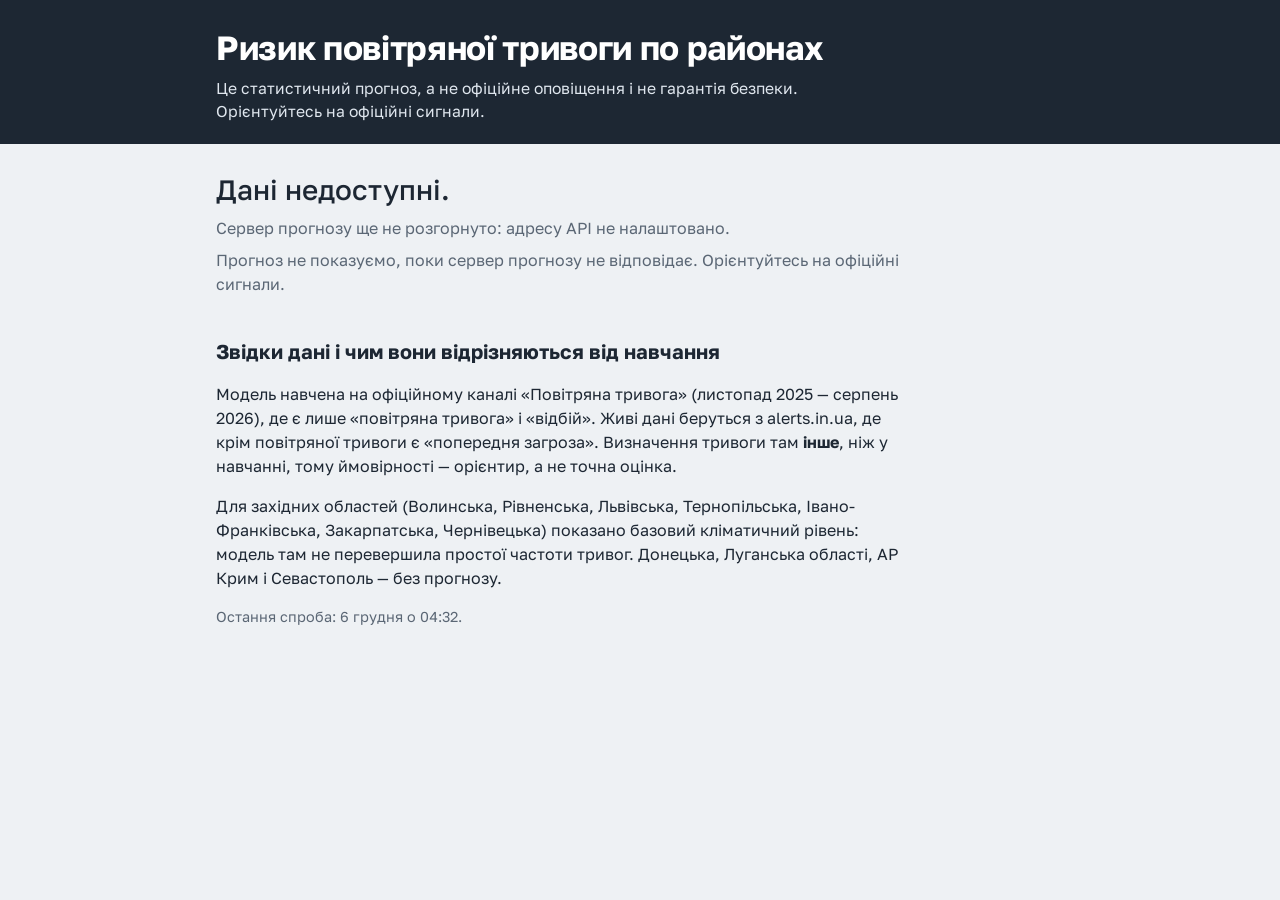
==== site/public/index.html @ 9f75952b "Сайт: райони з ризиком 1/3/6 год, активні тривоги, вік даних, банер застарілості - адреса API зі змі" ====
<!doctype html>
<html lang="uk">
<head>
  <meta charset="utf-8">
  <meta name="viewport" content="width=device-width, initial-scale=1">
  <title>Ризик повітряної тривоги по районах</title>
  <meta name="description" content="Статистичний прогноз ймовірності початку повітряної тривоги по районах України на 1, 3 і 6 годин. Не є офіційним оповіщенням.">
  <link rel="preconnect" href="https://fonts.googleapis.com">
  <link rel="preconnect" href="https://fonts.gstatic.com" crossorigin>
  <link href="https://fonts.googleapis.com/css2?family=Golos+Text:wght@400;500;600;700&display=swap" rel="stylesheet">
  <link rel="stylesheet" href="style.css">
</head>
<body>
  <header class="top">
    <div class="wrap">
      <h1>Ризик повітряної тривоги по районах</h1>
      <p class="disclaimer" role="note">
        Це статистичний прогноз, а не офіційне оповіщення і не гарантія безпеки.
        Орієнтуйтесь на офіційні сигнали.
      </p>
    </div>
  </header>

  <main class="wrap">
    <section id="state" class="state" aria-live="polite">
      <p class="state-line">Завантажуємо дані…</p>
    </section>

    <div id="stale" class="banner" role="alert" hidden></div>

    <section id="forecast" hidden>
      <div class="tools">
        <label for="q">Знайти область або район</label>
        <input id="q" type="search" autocomplete="off" placeholder="Наприклад, Харків або Бучанський">
      </div>
      <p class="legend">
        Відсотки — ймовірність, що <strong>нова</strong> тривога почнеться протягом 1, 3 або 6 годин.
        Якщо тривога вже триває, ризик на 1 год зазвичай низький: нова можлива лише після відбою.
      </p>
      <div id="list"></div>
      <h2 class="h2">Без прогнозу</h2>
      <ul id="excluded" class="excluded"></ul>
    </section>

    <section id="quality" class="notes" hidden>
      <h2 class="h2">Наскільки можна довіряти</h2>
      <p>
        Brier score — середня квадратична помилка ймовірності, менше — краще. Поруч — те саме для
        кліматичного прогнозу (частота тривог у цьому районі в цю годину тижня).
      </p>
      <div id="quality-tables"></div>
    </section>

    <section class="notes">
      <h2 class="h2">Звідки дані і чим вони відрізняються від навчання</h2>
      <p>
        Модель навчена на офіційному каналі «Повітряна тривога» (листопад 2025 — серпень 2026), де є лише
        «повітряна тривога» і «відбій». Живі дані беруться з alerts.in.ua, де крім повітряної тривоги
        є «попередня загроза». Визначення тривоги там <strong>інше</strong>, ніж у навчанні, тому
        ймовірності — орієнтир, а не точна оцінка.
      </p>
      <p>
        Для західних областей (Волинська, Рівненська, Львівська, Тернопільська, Івано-Франківська,
        Закарпатська, Чернівецька) показано базовий кліматичний рівень: модель там не перевершила
        простої частоти тривог. Донецька, Луганська області, АР Крим і Севастополь — без прогнозу.
      </p>
    </section>
  </main>

  <footer class="wrap foot">
    <p id="updated"></p>
  </footer>

  <script src="config.js"></script>
  <script src="app.js"></script>
</body>
</html>
---- site/public/style.css ----
:root {
  color-scheme: light;
  --bg: #eef1f4;          /* холодна "картографічна" основа */
  --surface: #ffffff;
  --ink: #1d2733;
  --muted: #5b6775;
  --line: #d5dbe2;
  --warn: #fab219;        /* статус warning: завжди з іконкою й текстом */
  --warn-ink: #4a3500;
  --warn-bg: #fff4d6;
  --none: #e3e7ec;
  /* послідовна шкала ризику (один відтінок, світле -> темне) */
  --r0: #cde2fb; --r1: #9ec5f4; --r2: #6da7ec; --r3: #3987e5; --r4: #1c5cab; --r5: #0d366b;
  --font: "Golos Text", system-ui, sans-serif;
}

* { box-sizing: border-box; }
[hidden] { display: none !important; }
html { -webkit-text-size-adjust: 100%; }
body {
  margin: 0; background: var(--bg); color: var(--ink);
  font-family: var(--font); font-size: 16px; line-height: 1.5;
  font-variant-numeric: tabular-nums;
}
.wrap { max-width: 880px; margin: 0 auto; padding: 0 16px; }

.top { background: var(--ink); color: #fff; padding: 28px 0 20px; }
.top h1 { margin: 0 0 10px; font-size: clamp(1.5rem, 4vw, 2.1rem); line-height: 1.15; font-weight: 700; letter-spacing: -0.01em; }
.disclaimer { margin: 0; max-width: 62ch; color: #dfe6ee; font-size: 0.98rem; }

/* головний елемент сторінки — речення про стан даних */
.state { padding: 28px 0 8px; }
.state-line { margin: 0; font-size: clamp(1.25rem, 3.4vw, 1.75rem); line-height: 1.3; font-weight: 500; max-width: 34ch; }
.state-line b { font-weight: 700; }
.state-sub { margin: 8px 0 0; color: var(--muted); max-width: 70ch; }
.state.down .state-line { color: var(--ink); }

.banner {
  display: flex; gap: 12px; align-items: flex-start;
  margin: 12px 0 4px; padding: 14px 16px; border-radius: 6px;
  background: var(--warn-bg); color: var(--warn-ink); border-left: 6px solid var(--warn);
}
.banner .icon { flex: none; width: 22px; height: 22px; }
.banner p { margin: 0; }

.tools { margin: 24px 0 8px; }
.tools label { display: block; font-weight: 600; margin-bottom: 6px; }
.tools input {
  width: 100%; max-width: 420px; padding: 10px 12px; font: inherit;
  border: 1px solid var(--line); border-radius: 6px; background: var(--surface); color: var(--ink);
}
:focus-visible { outline: 3px solid #2a78d6; outline-offset: 2px; }
.legend { color: var(--muted); max-width: 70ch; margin: 8px 0 16px; }

.oblast { background: var(--surface); border-radius: 8px; margin: 0 0 14px; overflow: hidden; }
.oblast table { width: 100%; border-collapse: collapse; }
.oblast caption { text-align: left; padding: 12px 14px 8px; font-weight: 700; font-size: 1.08rem; }
.oblast caption .tag { display: block; font-weight: 500; font-size: 0.9rem; color: var(--muted); }
.oblast th, .oblast td { padding: 7px 10px; text-align: left; border-top: 1px solid var(--line); }
.oblast thead th { font-weight: 500; font-size: 0.85rem; color: var(--muted); border-top: 0; }
.oblast th.h, .oblast td.r { width: 76px; text-align: center; }
.oblast tbody th { font-weight: 500; }
.oblast tbody th .now { display: inline-block; margin-left: 6px; font-size: 0.82rem; font-weight: 600; color: var(--ink); }
.oblast tbody th .now::before { content: ""; display: inline-block; width: 8px; height: 8px; border-radius: 50%; background: var(--ink); margin-right: 5px; vertical-align: 1px; }
td.r { font-weight: 600; }
.r0 { background: var(--r0); } .r1 { background: var(--r1); } .r2 { background: var(--r2); }
.r3 { background: var(--r3); color: #fff; } .r4 { background: var(--r4); color: #fff; } .r5 { background: var(--r5); color: #fff; }
.oblast.climate td.r { background-image: repeating-linear-gradient(135deg, rgba(255,255,255,.35) 0 2px, transparent 2px 7px); }

.h2 { font-size: 1.25rem; margin: 32px 0 10px; }
.excluded { list-style: none; padding: 0; margin: 0; display: grid; gap: 8px; }
.excluded li {
  padding: 10px 14px; border-radius: 8px; color: var(--muted);
  background: repeating-linear-gradient(135deg, var(--none) 0 6px, #edf0f3 6px 12px);
}
.excluded b { color: var(--ink); font-weight: 600; }

.notes p { max-width: 70ch; }
.notes table { border-collapse: collapse; margin: 6px 0 18px; background: var(--surface); border-radius: 8px; overflow: hidden; width: 100%; max-width: 640px; }
.notes caption { text-align: left; font-weight: 600; padding: 0 0 6px; }
.notes th, .notes td { padding: 6px 10px; border-top: 1px solid var(--line); text-align: right; }
.notes th:first-child, .notes td:first-child { text-align: left; }
.notes td:nth-child(2) { white-space: nowrap; }
.notes thead th { color: var(--muted); font-weight: 500; font-size: 0.88rem; border-top: 0; }
.foot { color: var(--muted); padding-bottom: 32px; font-size: 0.9rem; }
.empty { color: var(--muted); }

@media (max-width: 480px) {
  .oblast th.h, .oblast td.r { width: 58px; padding: 7px 4px; }
  .oblast tbody th { font-size: 0.95rem; }
}
@media (prefers-reduced-motion: reduce) { * { scroll-behavior: auto !important; } }
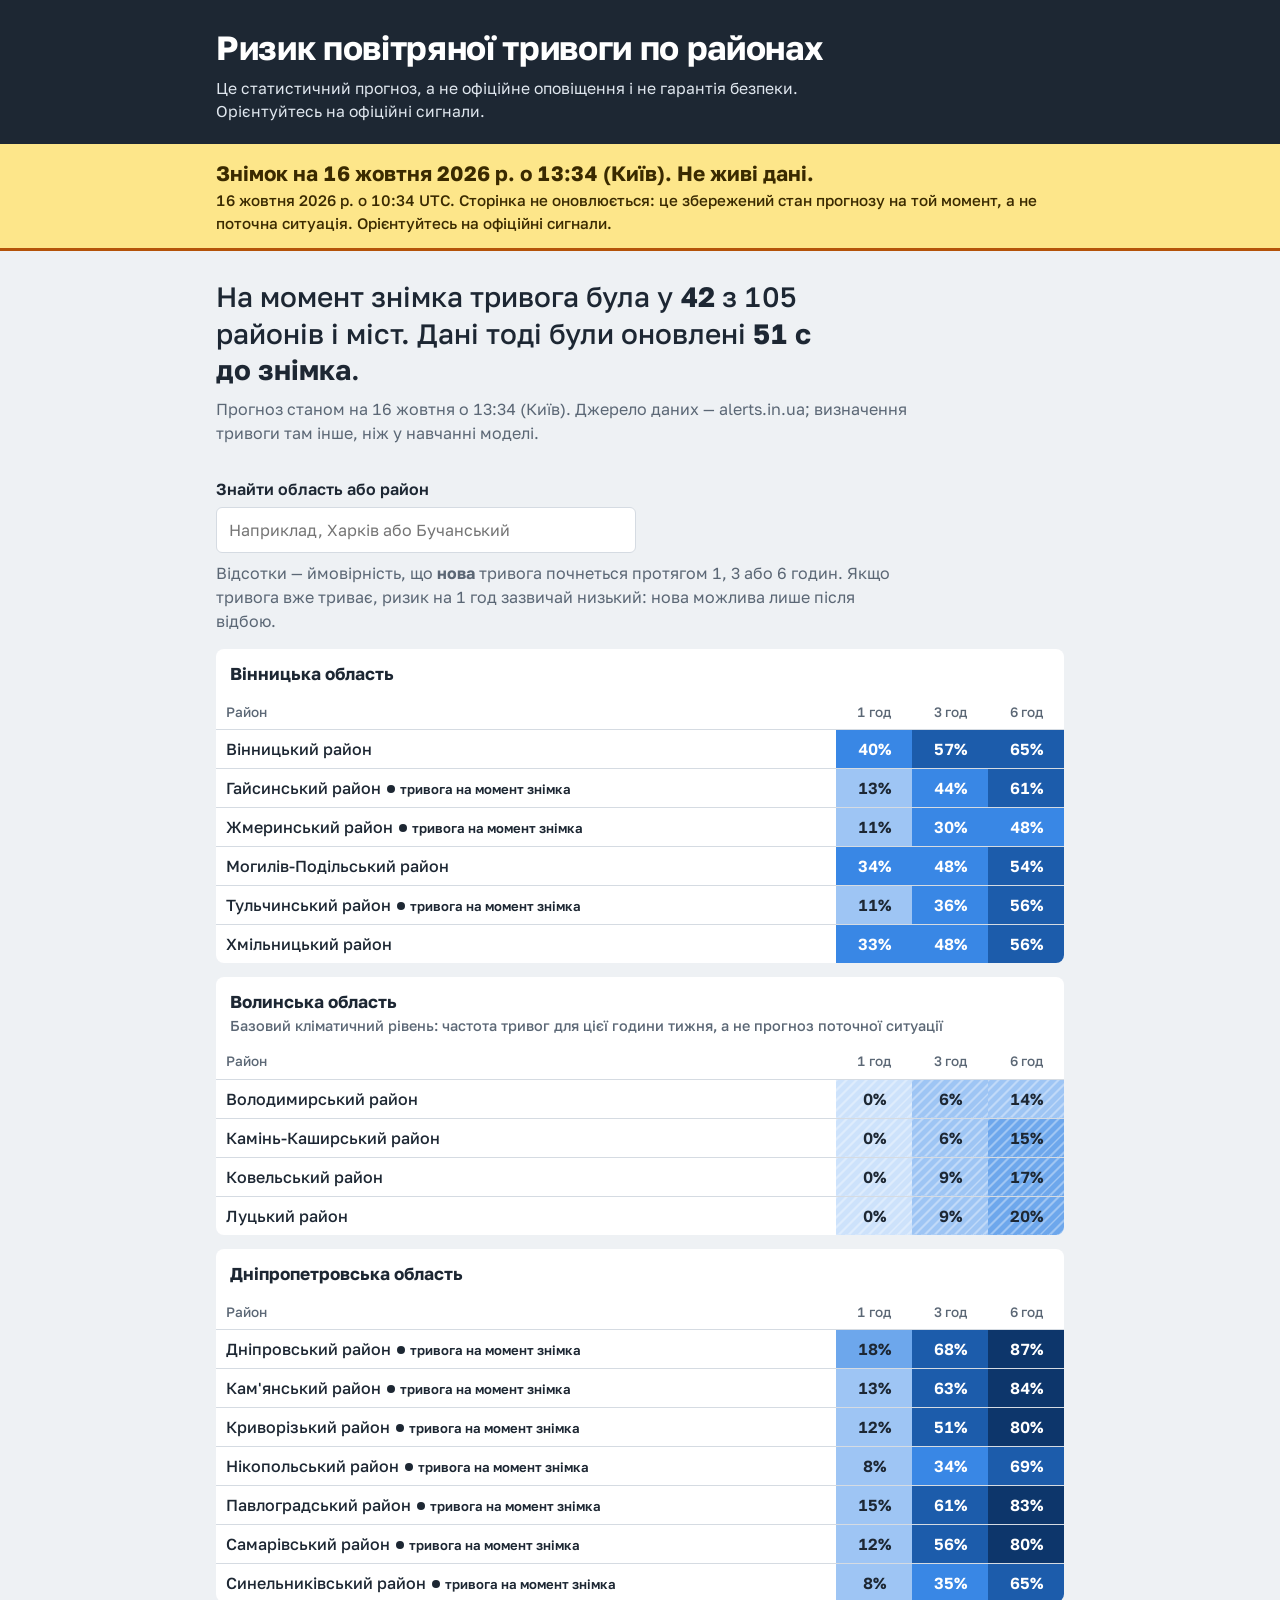
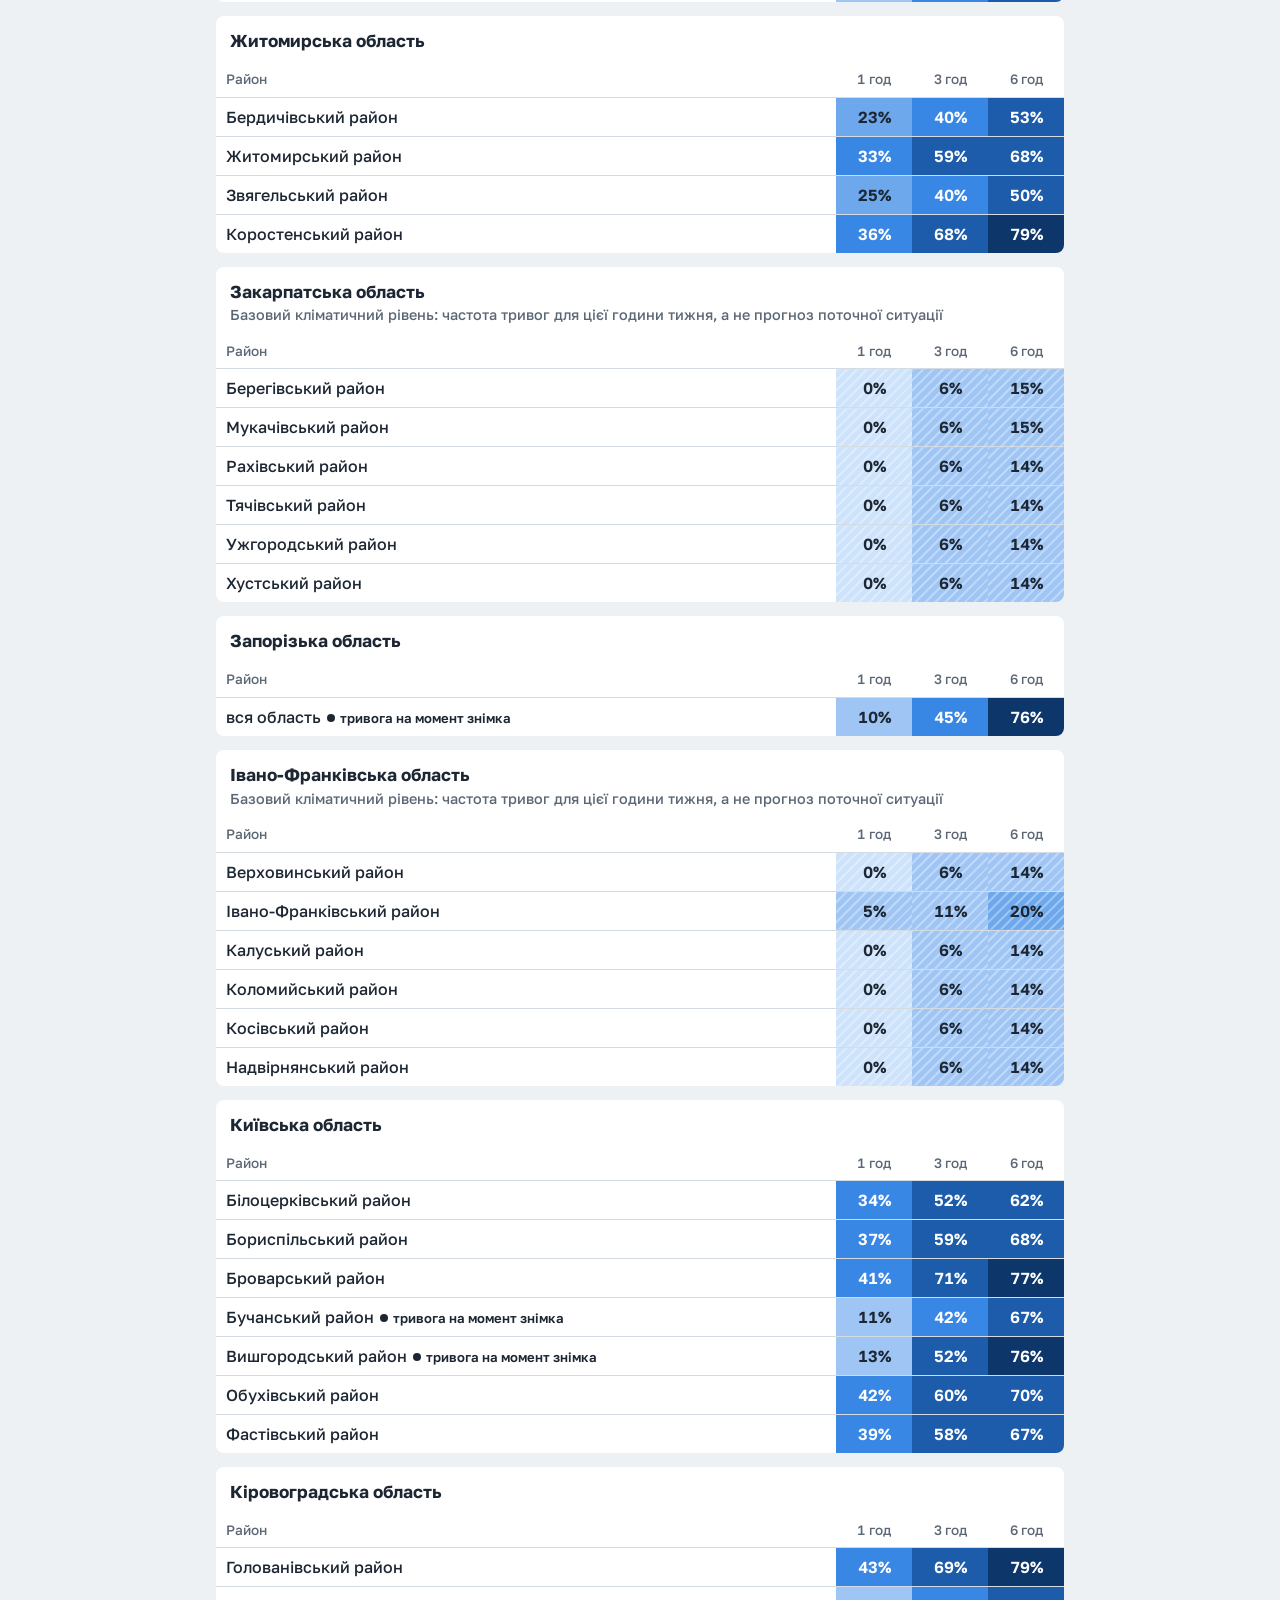
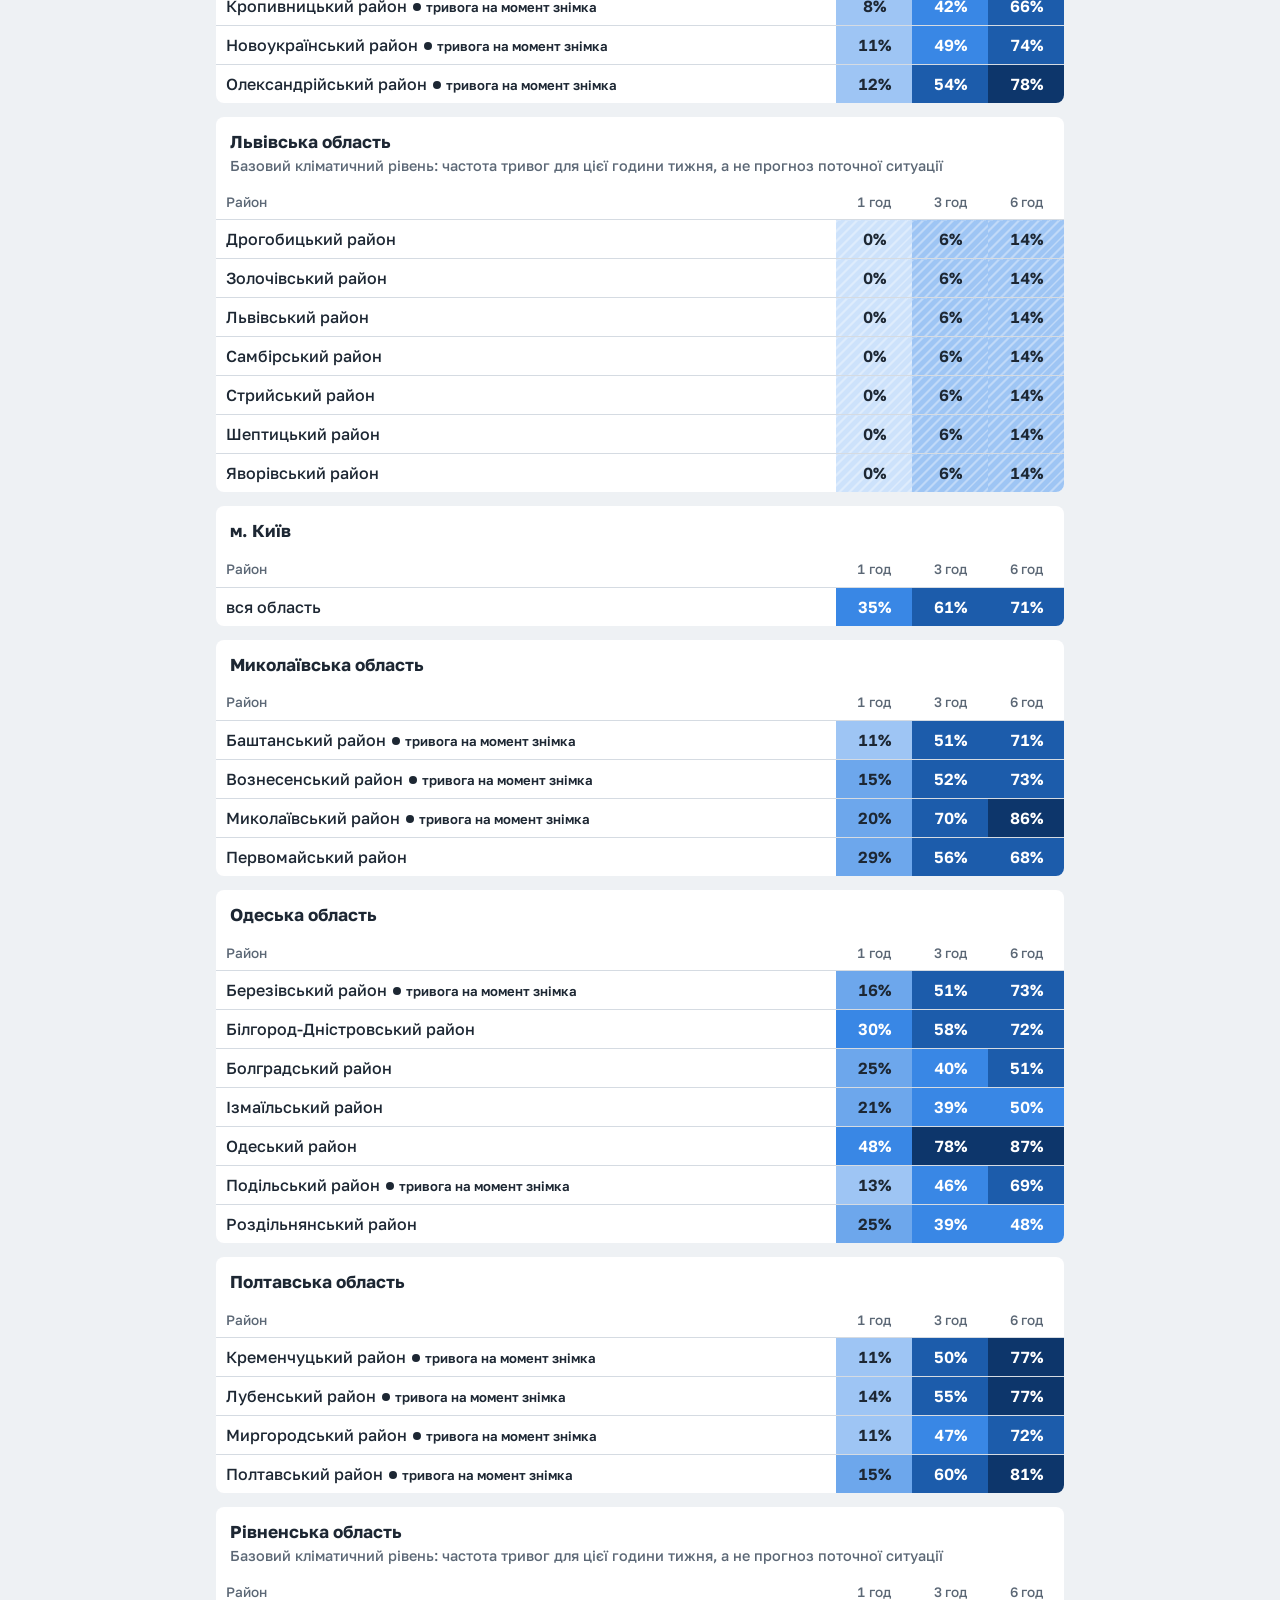
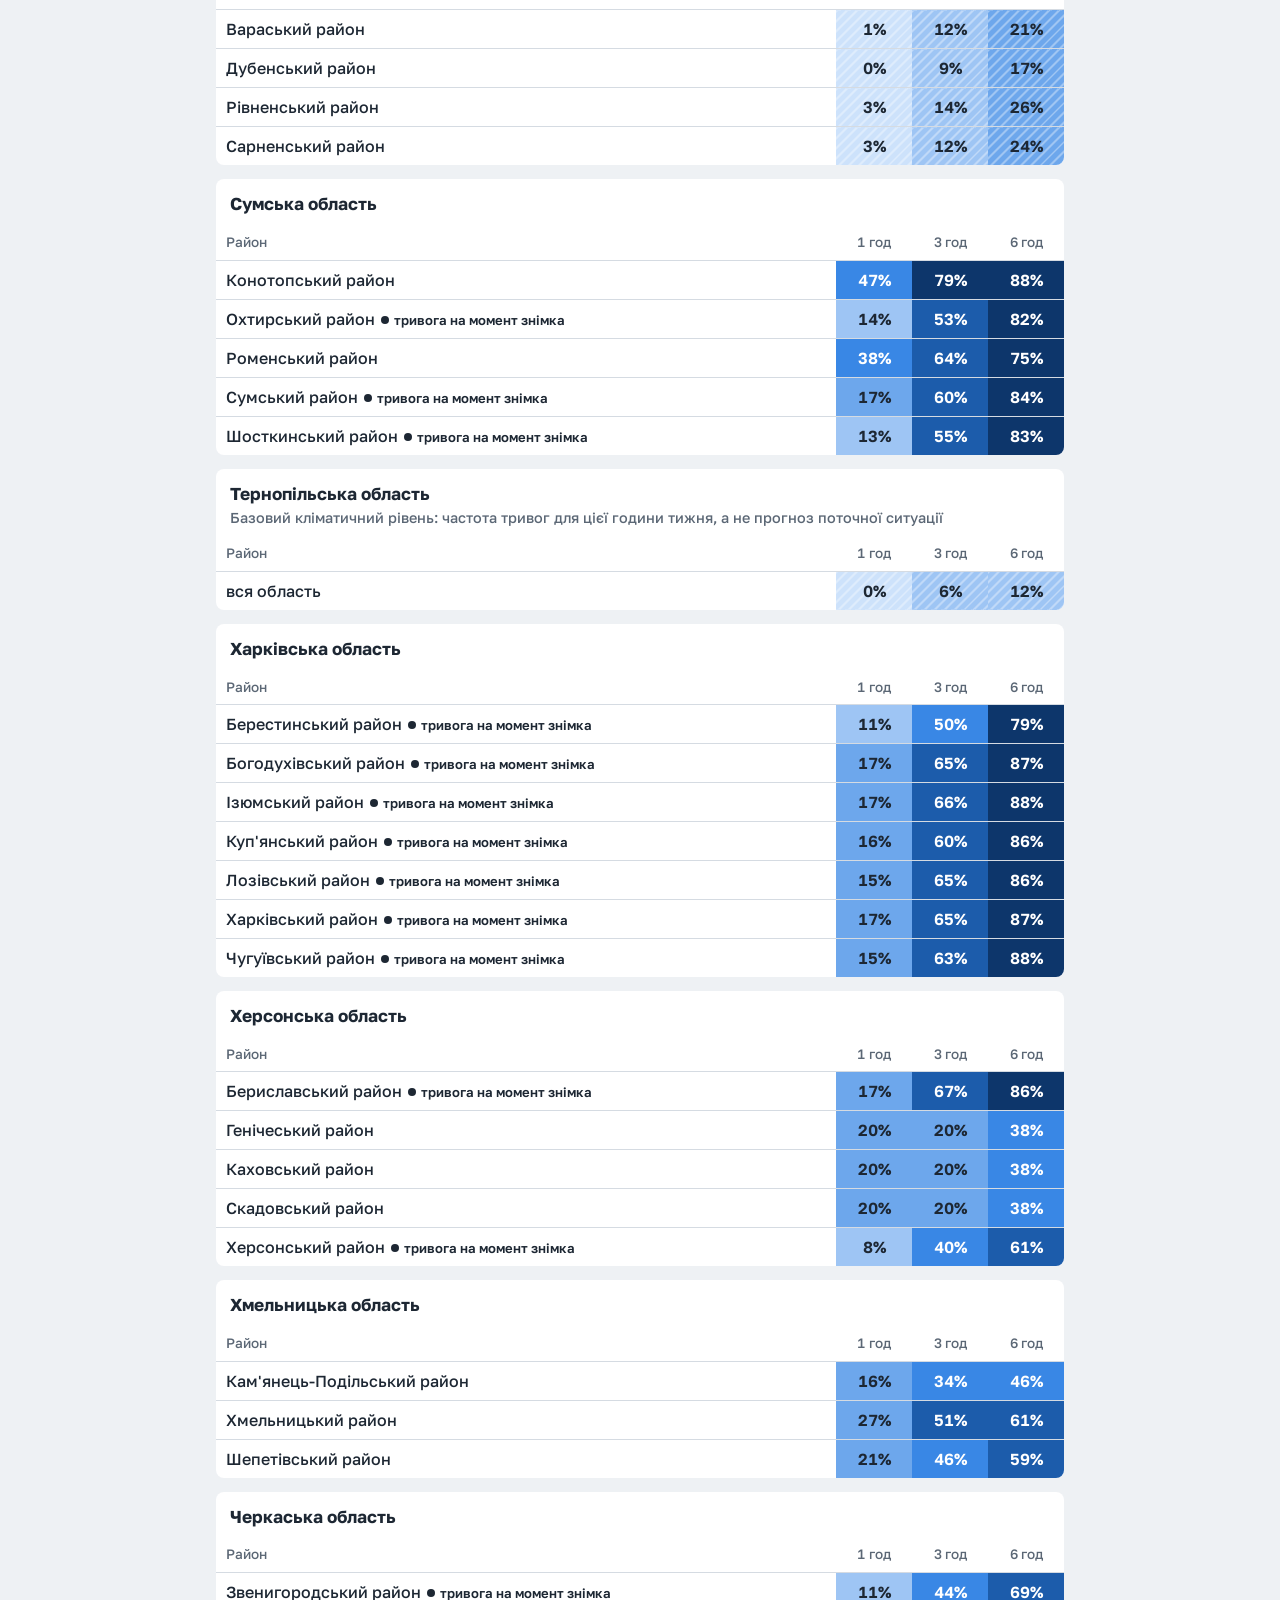
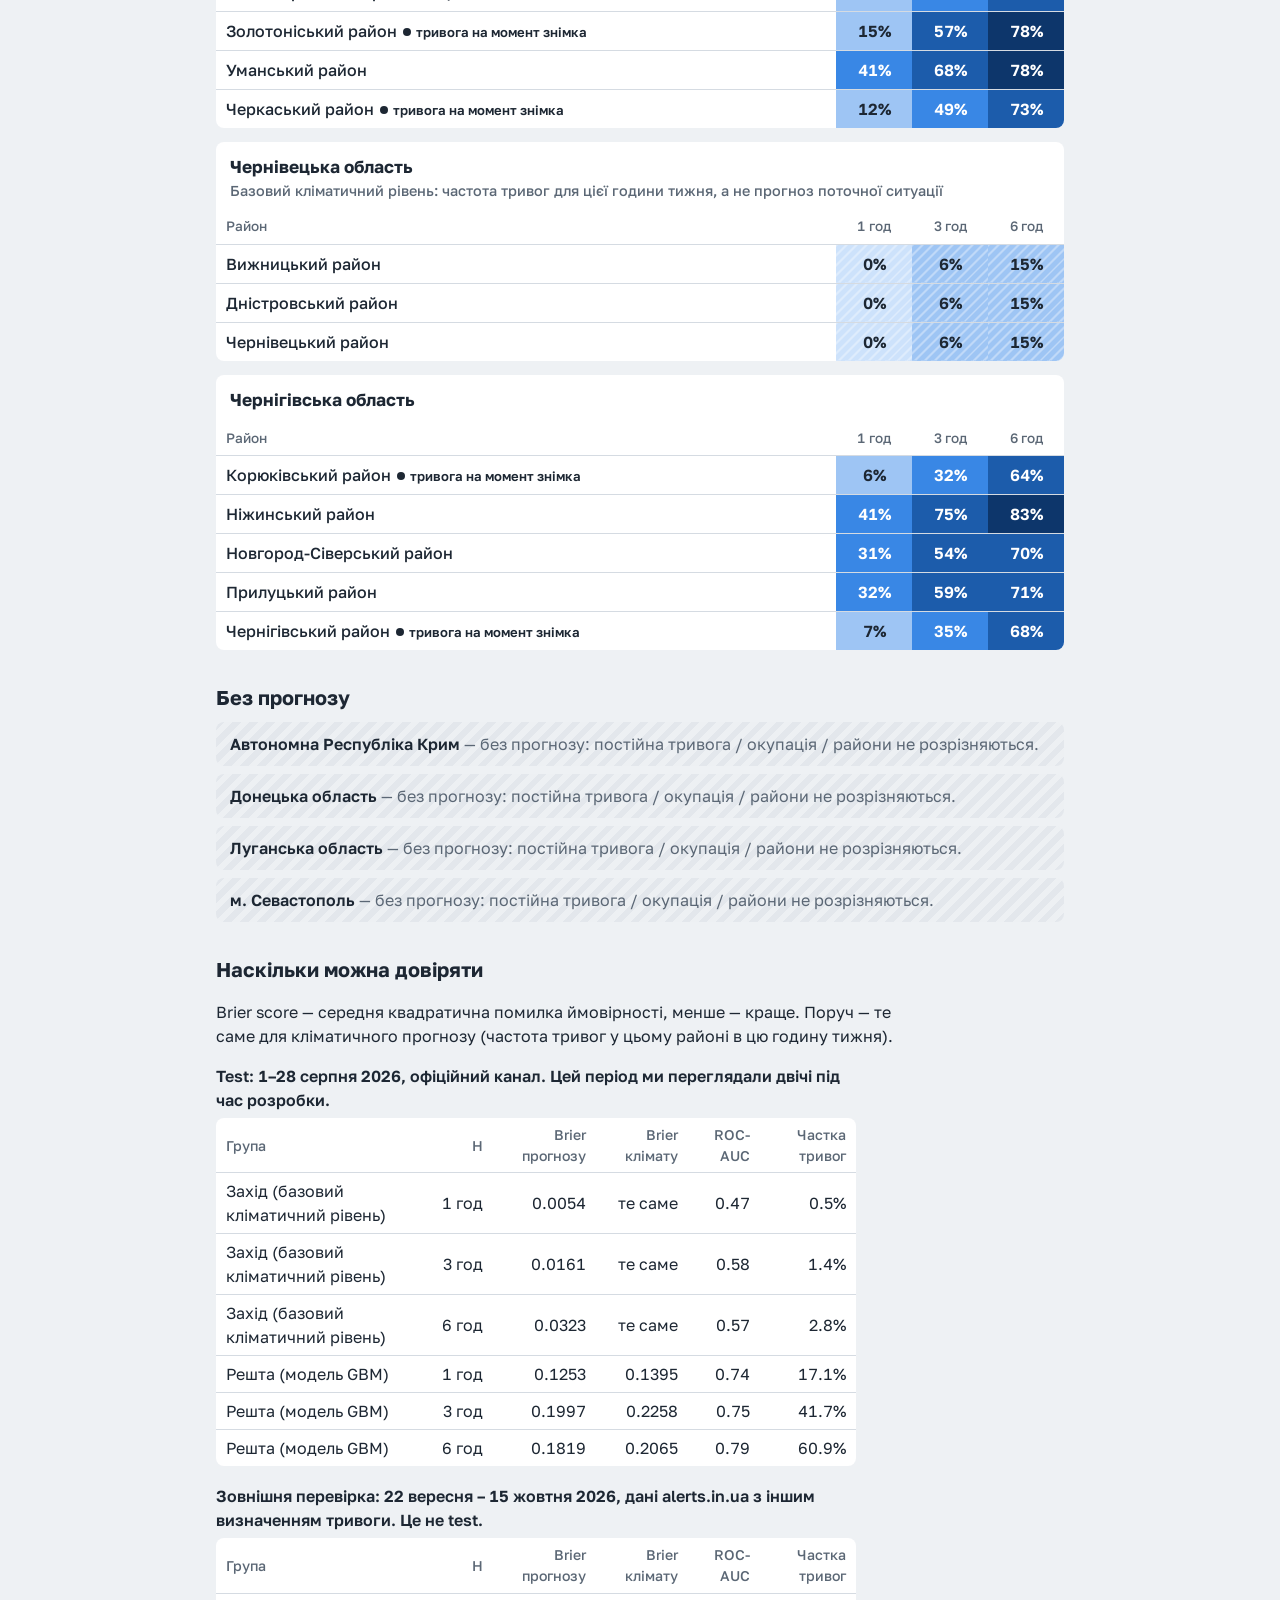
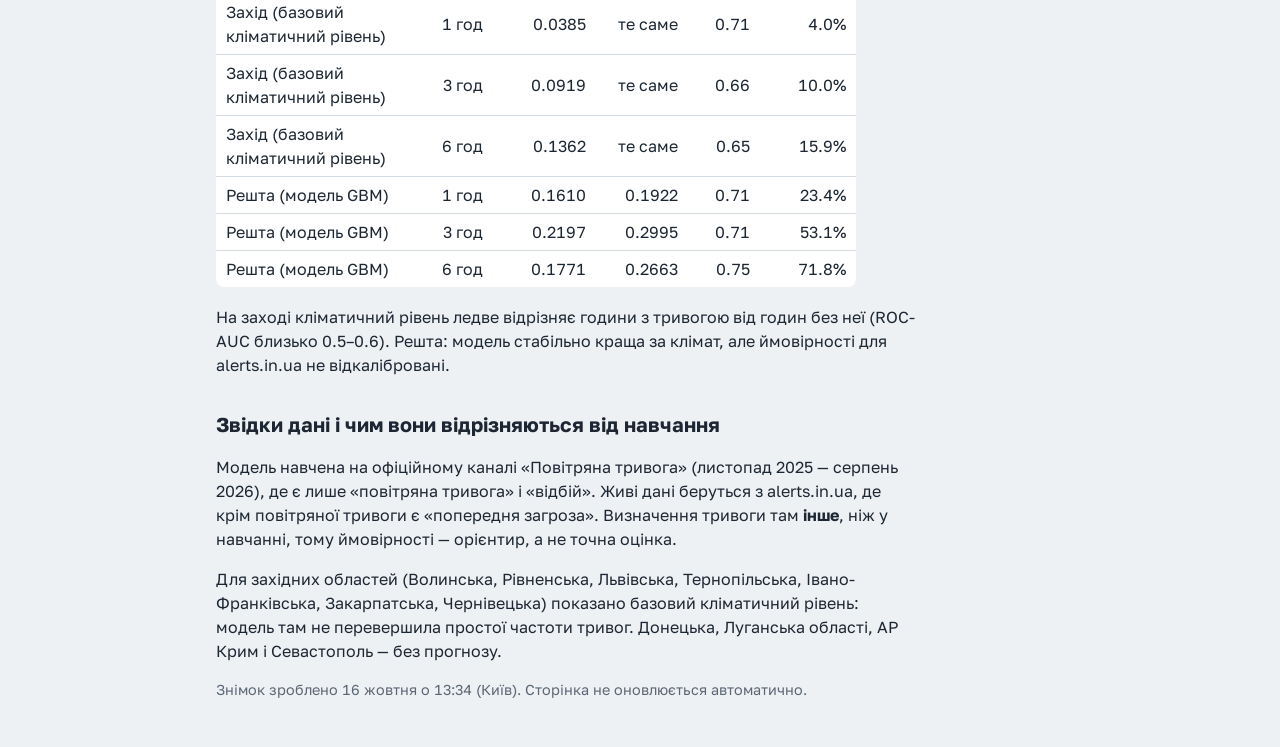
==== commit 740b9e6a: "Сайт: режим знімка «Не живі дані» (знімок 16.10.2026 13:34 Київ) build.js обирає режим: API_BASE_URL" ====
--- a/site/public/index.html
+++ b/site/public/index.html
@@ -20,6 +20,8 @@
       </p>
     </div>
   </header>
+
+  <div id="snapshot" class="snapshot" role="note" hidden></div>
 
   <main class="wrap">
     <section id="state" class="state" aria-live="polite">
--- a/site/public/style.css
+++ b/site/public/style.css
@@ -35,6 +35,9 @@
 .state-sub { margin: 8px 0 0; color: var(--muted); max-width: 70ch; }
 .state.down .state-line { color: var(--ink); }
 
+.snapshot { background: #fde68a; color: #3a2a00; border-bottom: 3px solid #b45309; }
+.snapshot p { max-width: 880px; margin: 0 auto; padding: 14px 16px; font-size: clamp(1.05rem, 2.6vw, 1.3rem); font-weight: 700; }
+.snapshot span { display: block; font-weight: 500; font-size: 0.95rem; }
 .banner {
   display: flex; gap: 12px; align-items: flex-start;
   margin: 12px 0 4px; padding: 14px 16px; border-radius: 6px;
